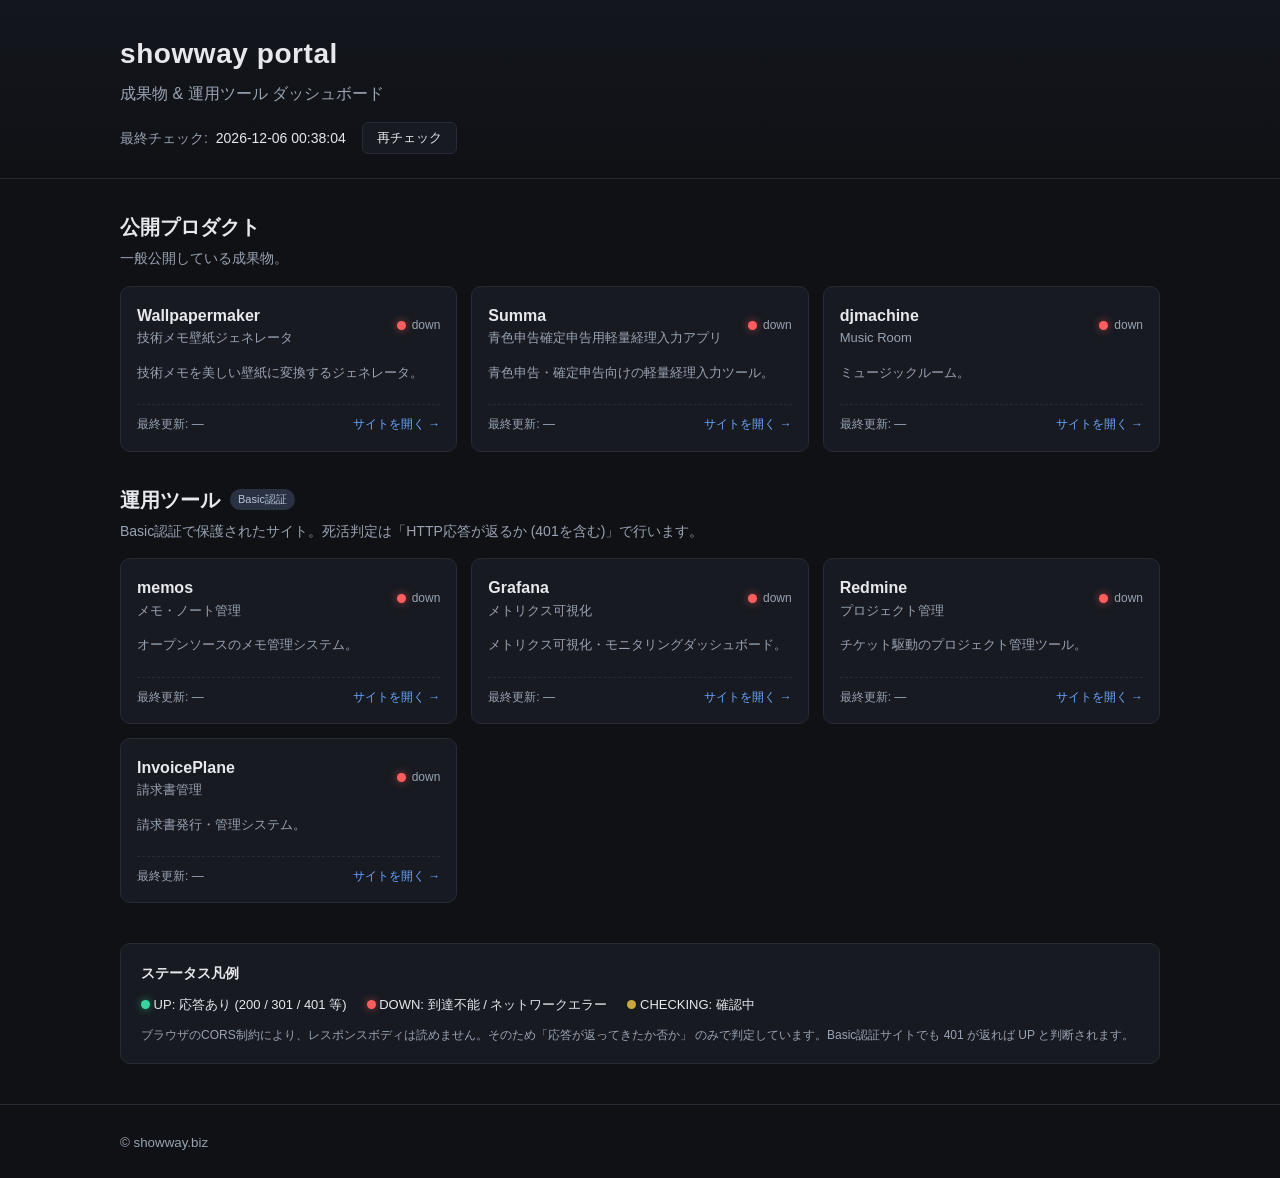
==== index.html @ e7368a7a "feat: 成果物ポータルサイトを追加 公開プロダクトと Basic 認証保護の運用ツールを一覧表示するダッシュボードを作成。 fetch の no-cors モードで死活判定を行い、401 応答 (" ====
<!DOCTYPE html>
<html lang="ja">
<head>
  <meta charset="UTF-8">
  <meta name="viewport" content="width=device-width, initial-scale=1.0">
  <title>showway portal</title>
  <link rel="stylesheet" href="assets/style.css">
</head>
<body>
  <header class="site-header">
    <div class="container">
      <h1>showway portal</h1>
      <p class="tagline">成果物 &amp; 運用ツール ダッシュボード</p>
      <div class="meta">
        <span class="meta-item">
          <span class="label">最終チェック:</span>
          <span id="last-checked">-</span>
        </span>
        <button id="refresh" type="button">再チェック</button>
      </div>
    </div>
  </header>

  <main class="container">
    <section class="group">
      <h2>公開プロダクト</h2>
      <p class="group-desc">一般公開している成果物。</p>
      <div id="cards-public" class="cards"></div>
    </section>

    <section class="group">
      <h2>運用ツール <span class="badge">Basic認証</span></h2>
      <p class="group-desc">
        Basic認証で保護されたサイト。死活判定は「HTTP応答が返るか (401を含む)」で行います。
      </p>
      <div id="cards-private" class="cards"></div>
    </section>

    <section class="legend">
      <h3>ステータス凡例</h3>
      <ul>
        <li><span class="dot dot-up"></span> UP: 応答あり (200 / 301 / 401 等)</li>
        <li><span class="dot dot-down"></span> DOWN: 到達不能 / ネットワークエラー</li>
        <li><span class="dot dot-checking"></span> CHECKING: 確認中</li>
      </ul>
      <p class="note">
        ブラウザのCORS制約により、レスポンスボディは読めません。そのため「応答が返ってきたか否か」
        のみで判定しています。Basic認証サイトでも 401 が返れば UP と判断されます。
      </p>
    </section>
  </main>

  <footer class="site-footer">
    <div class="container">
      <small>&copy; showway.biz</small>
    </div>
  </footer>

  <script src="assets/sites.js"></script>
  <script src="assets/app.js"></script>
</body>
</html>
---- assets/style.css ----
:root {
  --bg: #0f1115;
  --panel: #171a21;
  --panel-hover: #1d212b;
  --border: #262b36;
  --text: #e6e8ee;
  --text-dim: #9aa3b2;
  --accent: #6aa5ff;
  --up: #38d39f;
  --down: #ff5e5e;
  --checking: #c9a93a;
}

* { box-sizing: border-box; }

html, body {
  margin: 0;
  padding: 0;
  background: var(--bg);
  color: var(--text);
  font-family: -apple-system, BlinkMacSystemFont, "Segoe UI", "Hiragino Sans",
    "Noto Sans JP", "Yu Gothic UI", sans-serif;
  line-height: 1.6;
}

a { color: var(--accent); text-decoration: none; }
a:hover { text-decoration: underline; }

.container {
  max-width: 1080px;
  margin: 0 auto;
  padding: 0 20px;
}

.site-header {
  padding: 32px 0 24px;
  border-bottom: 1px solid var(--border);
  background: linear-gradient(180deg, #13161d 0%, var(--bg) 100%);
}
.site-header h1 {
  margin: 0 0 4px;
  font-size: 28px;
  letter-spacing: 0.02em;
}
.tagline {
  margin: 0 0 16px;
  color: var(--text-dim);
}
.meta {
  display: flex;
  align-items: center;
  gap: 16px;
  flex-wrap: wrap;
  font-size: 14px;
}
.meta .label { color: var(--text-dim); margin-right: 4px; }
#refresh {
  background: var(--panel);
  color: var(--text);
  border: 1px solid var(--border);
  border-radius: 6px;
  padding: 6px 14px;
  cursor: pointer;
  font-size: 13px;
}
#refresh:hover { background: var(--panel-hover); }
#refresh:disabled { opacity: 0.5; cursor: wait; }

.group { margin: 32px 0; }
.group h2 {
  margin: 0 0 4px;
  font-size: 20px;
  display: flex;
  align-items: center;
  gap: 10px;
}
.group-desc {
  margin: 0 0 16px;
  color: var(--text-dim);
  font-size: 14px;
}
.badge {
  display: inline-block;
  font-size: 11px;
  background: #2a3142;
  color: #b6c3dc;
  padding: 2px 8px;
  border-radius: 999px;
  font-weight: normal;
}

.cards {
  display: grid;
  grid-template-columns: repeat(auto-fill, minmax(280px, 1fr));
  gap: 14px;
}

.card {
  background: var(--panel);
  border: 1px solid var(--border);
  border-radius: 10px;
  padding: 16px;
  display: flex;
  flex-direction: column;
  gap: 10px;
  transition: background 0.15s, transform 0.15s;
}
.card:hover { background: var(--panel-hover); }

.card-head {
  display: flex;
  align-items: center;
  justify-content: space-between;
  gap: 10px;
}
.card-title {
  font-size: 16px;
  font-weight: 600;
  margin: 0;
}
.card-subtitle {
  color: var(--text-dim);
  font-size: 13px;
  margin: 0;
}
.card-desc {
  font-size: 13px;
  color: var(--text-dim);
  margin: 4px 0 0;
  min-height: 2.4em;
}
.card-foot {
  display: flex;
  justify-content: space-between;
  align-items: center;
  padding-top: 10px;
  border-top: 1px dashed var(--border);
  font-size: 12px;
  color: var(--text-dim);
}
.card-foot a {
  font-size: 12px;
}

.status {
  display: inline-flex;
  align-items: center;
  gap: 6px;
  font-size: 12px;
  color: var(--text-dim);
}
.dot {
  width: 9px;
  height: 9px;
  border-radius: 50%;
  display: inline-block;
  background: var(--text-dim);
}
.dot-up { background: var(--up); box-shadow: 0 0 8px rgba(56, 211, 159, 0.6); }
.dot-down { background: var(--down); box-shadow: 0 0 8px rgba(255, 94, 94, 0.6); }
.dot-checking {
  background: var(--checking);
  animation: pulse 1s infinite ease-in-out;
}
@keyframes pulse {
  0%, 100% { opacity: 0.4; }
  50% { opacity: 1; }
}

.legend {
  margin: 40px 0;
  padding: 18px 20px;
  background: var(--panel);
  border: 1px solid var(--border);
  border-radius: 10px;
  font-size: 13px;
}
.legend h3 { margin: 0 0 10px; font-size: 14px; }
.legend ul {
  list-style: none;
  padding: 0;
  margin: 0 0 10px;
  display: flex;
  gap: 20px;
  flex-wrap: wrap;
}
.legend .note {
  margin: 0;
  color: var(--text-dim);
  font-size: 12px;
}

.site-footer {
  padding: 24px 0;
  border-top: 1px solid var(--border);
  color: var(--text-dim);
  margin-top: 40px;
}

@media (max-width: 600px) {
  .site-header h1 { font-size: 22px; }
  .cards { grid-template-columns: 1fr; }
}
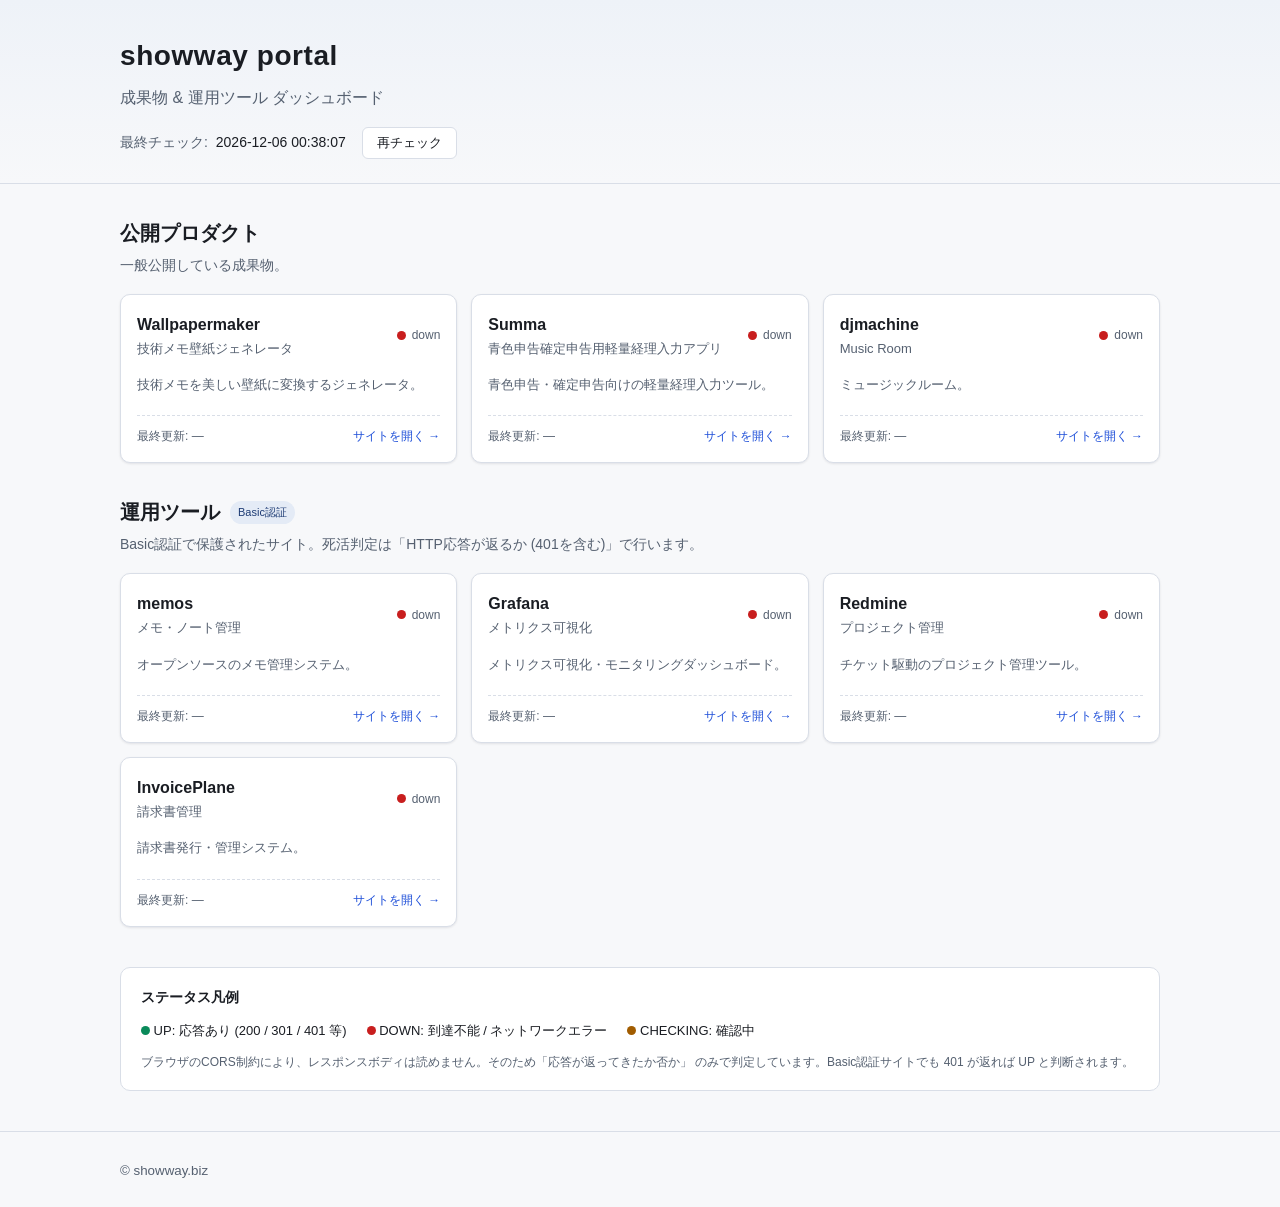
==== commit 09bfccd2: "feat: 道しるべモチーフのファビコンを追加 showway = 道を示す の語感に合わせ、方向板と支柱のシルエットで 構成した SVG ファビコンを追加。アクセント色 #1d4ed8 の角丸四角 " ====
--- a/index.html
+++ b/index.html
@@ -4,6 +4,7 @@
   <meta charset="UTF-8">
   <meta name="viewport" content="width=device-width, initial-scale=1.0">
   <title>showway portal</title>
+  <link rel="icon" type="image/svg+xml" href="favicon.svg">
   <link rel="stylesheet" href="assets/style.css">
 </head>
 <body>
--- a/assets/style.css
+++ b/assets/style.css
@@ -1,14 +1,37 @@
 :root {
-  --bg: #0f1115;
-  --panel: #171a21;
-  --panel-hover: #1d212b;
-  --border: #262b36;
-  --text: #e6e8ee;
-  --text-dim: #9aa3b2;
-  --accent: #6aa5ff;
-  --up: #38d39f;
-  --down: #ff5e5e;
-  --checking: #c9a93a;
+  --bg: #f7f8fa;
+  --panel: #ffffff;
+  --panel-hover: #eef1f6;
+  --border: #d9dee7;
+  --text: #1a1d23;
+  --text-dim: #556070;
+  --accent: #1d4ed8;
+  --up: #0a8a5a;
+  --down: #c81e1e;
+  --checking: #a15c00;
+  --header-grad-top: #eef2f8;
+  --badge-bg: #e4ebf6;
+  --badge-fg: #1d3b74;
+  --shadow: 0 1px 2px rgba(16, 24, 40, 0.04), 0 1px 3px rgba(16, 24, 40, 0.06);
+}
+
+@media (prefers-color-scheme: dark) {
+  :root {
+    --bg: #0f1115;
+    --panel: #171a21;
+    --panel-hover: #1d212b;
+    --border: #262b36;
+    --text: #e6e8ee;
+    --text-dim: #9aa3b2;
+    --accent: #6aa5ff;
+    --up: #38d39f;
+    --down: #ff5e5e;
+    --checking: #c9a93a;
+    --header-grad-top: #13161d;
+    --badge-bg: #2a3142;
+    --badge-fg: #b6c3dc;
+    --shadow: none;
+  }
 }
 
 * { box-sizing: border-box; }
@@ -20,7 +43,9 @@
   color: var(--text);
   font-family: -apple-system, BlinkMacSystemFont, "Segoe UI", "Hiragino Sans",
     "Noto Sans JP", "Yu Gothic UI", sans-serif;
-  line-height: 1.6;
+  font-size: 16px;
+  line-height: 1.7;
+  -webkit-font-smoothing: antialiased;
 }
 
 a { color: var(--accent); text-decoration: none; }
@@ -35,7 +60,7 @@
 .site-header {
   padding: 32px 0 24px;
   border-bottom: 1px solid var(--border);
-  background: linear-gradient(180deg, #13161d 0%, var(--bg) 100%);
+  background: linear-gradient(180deg, var(--header-grad-top) 0%, var(--bg) 100%);
 }
 .site-header h1 {
   margin: 0 0 4px;
@@ -82,8 +107,8 @@
 .badge {
   display: inline-block;
   font-size: 11px;
-  background: #2a3142;
-  color: #b6c3dc;
+  background: var(--badge-bg);
+  color: var(--badge-fg);
   padding: 2px 8px;
   border-radius: 999px;
   font-weight: normal;
@@ -103,7 +128,8 @@
   display: flex;
   flex-direction: column;
   gap: 10px;
-  transition: background 0.15s, transform 0.15s;
+  box-shadow: var(--shadow);
+  transition: background 0.15s, transform 0.15s, box-shadow 0.15s;
 }
 .card:hover { background: var(--panel-hover); }
 
@@ -156,8 +182,8 @@
   display: inline-block;
   background: var(--text-dim);
 }
-.dot-up { background: var(--up); box-shadow: 0 0 8px rgba(56, 211, 159, 0.6); }
-.dot-down { background: var(--down); box-shadow: 0 0 8px rgba(255, 94, 94, 0.6); }
+.dot-up { background: var(--up); }
+.dot-down { background: var(--down); }
 .dot-checking {
   background: var(--checking);
   animation: pulse 1s infinite ease-in-out;
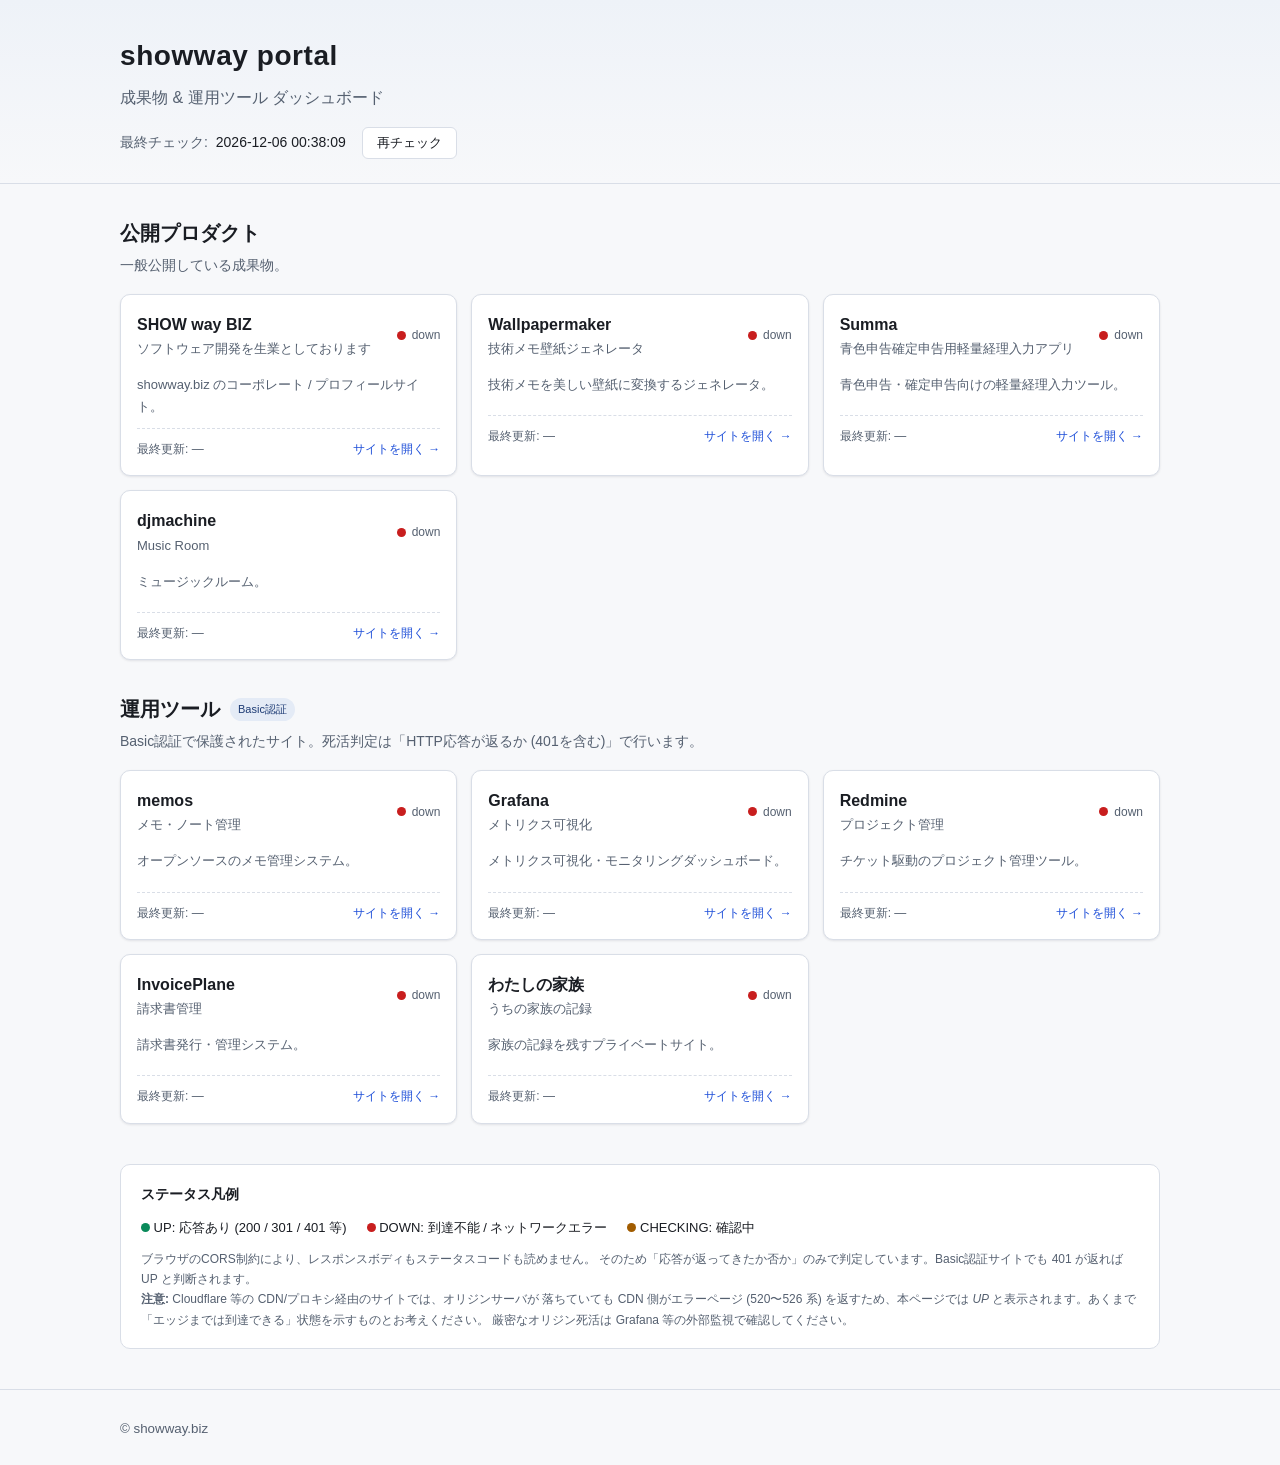
==== commit 75a424f2: "feat: サイト追加と CDN 経由時の判定限界を凡例に明記 - 公開: SHOW way BIZ (www.showway.biz) を追加 - 運用ツール: わたしの家族 (mf.showway" ====
--- a/index.html
+++ b/index.html
@@ -45,8 +45,15 @@
         <li><span class="dot dot-checking"></span> CHECKING: 確認中</li>
       </ul>
       <p class="note">
-        ブラウザのCORS制約により、レスポンスボディは読めません。そのため「応答が返ってきたか否か」
-        のみで判定しています。Basic認証サイトでも 401 が返れば UP と判断されます。
+        ブラウザのCORS制約により、レスポンスボディもステータスコードも読めません。
+        そのため「応答が返ってきたか否か」のみで判定しています。Basic認証サイトでも
+        401 が返れば UP と判断されます。
+      </p>
+      <p class="note">
+        <strong>注意:</strong> Cloudflare 等の CDN/プロキシ経由のサイトでは、オリジンサーバが
+        落ちていても CDN 側がエラーページ (520〜526 系) を返すため、本ページでは <em>UP</em>
+        と表示されます。あくまで「エッジまでは到達できる」状態を示すものとお考えください。
+        厳密なオリジン死活は Grafana 等の外部監視で確認してください。
       </p>
     </section>
   </main>
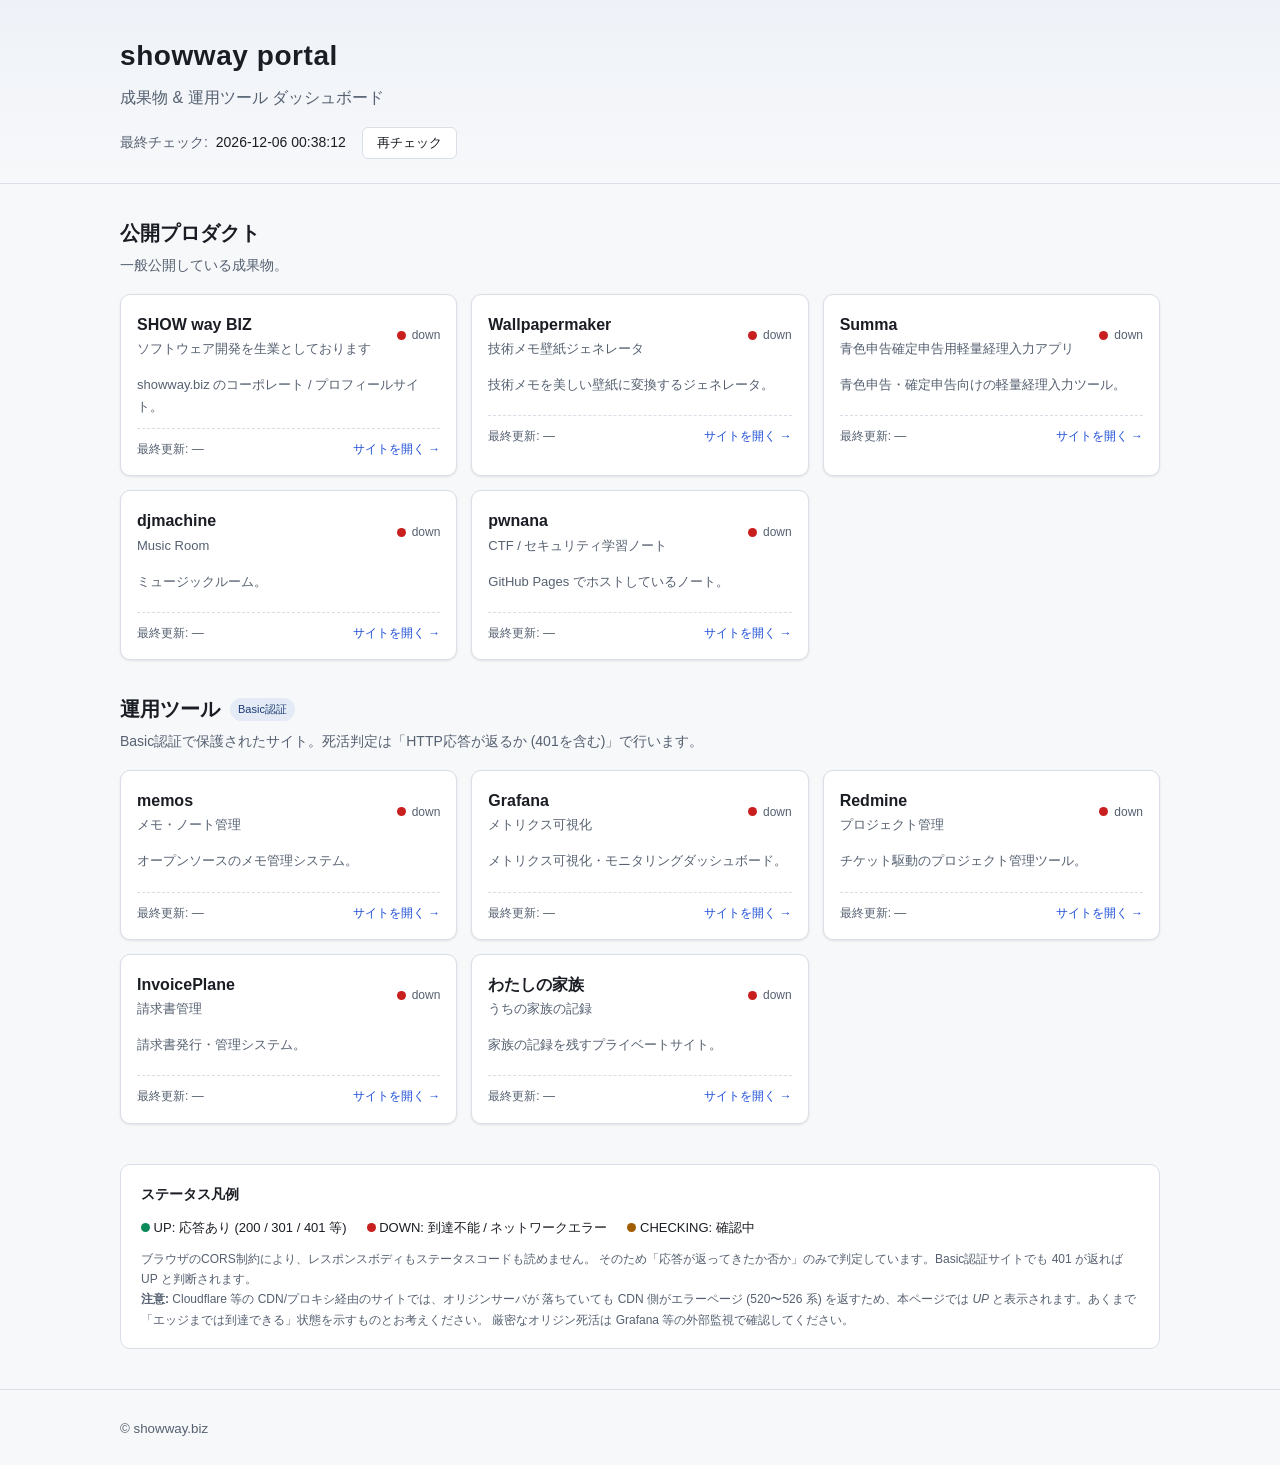
==== commit 55dbb078: "feat: claude.ai/design 由来の --sw-* デザイントークンを導入 claude.ai/design からエクスポートされた showway Design System バンド" ====
--- a/index.html
+++ b/index.html
@@ -5,6 +5,7 @@
   <meta name="viewport" content="width=device-width, initial-scale=1.0">
   <title>showway portal</title>
   <link rel="icon" type="image/svg+xml" href="favicon.svg">
+  <link rel="stylesheet" href="assets/colors_and_type.css">
   <link rel="stylesheet" href="assets/style.css">
 </head>
 <body>
--- a/assets/colors_and_type.css
+++ b/assets/colors_and_type.css
@@ -0,0 +1,128 @@
+/**
+ * showway Design System — Colors & Typography
+ * Source: claude.ai/design 由来のトークン定義
+ *
+ * Usage:
+ *   <link rel="stylesheet" href="assets/colors_and_type.css">
+ *   <link rel="stylesheet" href="assets/style.css">
+ */
+
+/* ─────────────────────────────────────────
+   BASE COLOR TOKENS
+───────────────────────────────────────── */
+:root {
+  /* Backgrounds */
+  --sw-bg:            #f7f8fa;
+  --sw-panel:         #ffffff;
+  --sw-panel-hover:   #eef1f6;
+  --sw-header-top:    #eef2f8;
+
+  /* Borders */
+  --sw-border:        #d9dee7;
+
+  /* Text */
+  --sw-text:          #1a1d23;
+  --sw-text-dim:      #556070;
+
+  /* Accent / Brand */
+  --sw-accent:        #1d4ed8;
+
+  /* Status */
+  --sw-up:            #0a8a5a;
+  --sw-down:          #c81e1e;
+  --sw-checking:      #a15c00;
+
+  /* Badge */
+  --sw-badge-bg:      #e4ebf6;
+  --sw-badge-fg:      #1d3b74;
+
+  /* Shadow */
+  --sw-shadow:        0 1px 2px rgba(16,24,40,0.04), 0 1px 3px rgba(16,24,40,0.06);
+}
+
+@media (prefers-color-scheme: dark) {
+  :root {
+    --sw-bg:           #0f1115;
+    --sw-panel:        #171a21;
+    --sw-panel-hover:  #1d212b;
+    --sw-header-top:   #13161d;
+    --sw-border:       #262b36;
+    --sw-text:         #e6e8ee;
+    --sw-text-dim:     #9aa3b2;
+    --sw-accent:       #6aa5ff;
+    --sw-up:           #38d39f;
+    --sw-down:         #ff5e5e;
+    --sw-checking:     #c9a93a;
+    --sw-badge-bg:     #2a3142;
+    --sw-badge-fg:     #b6c3dc;
+    --sw-shadow:       none;
+  }
+}
+
+/* ─────────────────────────────────────────
+   SEMANTIC COLOR ALIASES
+───────────────────────────────────────── */
+:root {
+  --sw-fg1:           var(--sw-text);
+  --sw-fg2:           var(--sw-text-dim);
+  --sw-surface:       var(--sw-panel);
+  --sw-surface-hover: var(--sw-panel-hover);
+  --sw-link:          var(--sw-accent);
+  --sw-focus:         var(--sw-accent);
+  --sw-status-ok:     var(--sw-up);
+  --sw-status-error:  var(--sw-down);
+  --sw-status-warn:   var(--sw-checking);
+}
+
+/* ─────────────────────────────────────────
+   TYPOGRAPHY TOKENS
+───────────────────────────────────────── */
+:root {
+  /* Font families */
+  --sw-font-sans:
+    -apple-system, BlinkMacSystemFont, "Segoe UI",
+    "Hiragino Sans", "Noto Sans JP", "Yu Gothic UI", sans-serif;
+  --sw-font-mono:
+    "SFMono-Regular", Consolas, "Liberation Mono", Menlo, monospace;
+
+  /* Scale */
+  --sw-text-xs:    12px;
+  --sw-text-sm:    13px;
+  --sw-text-md:    14px;
+  --sw-text-base:  16px;
+  --sw-text-lg:    20px;
+  --sw-text-xl:    22px;
+  --sw-text-2xl:   28px;
+
+  /* Weight */
+  --sw-weight-normal:   400;
+  --sw-weight-semibold: 600;
+  --sw-weight-bold:     700;
+
+  /* Leading */
+  --sw-leading-tight:  1.3;
+  --sw-leading-base:   1.7;
+
+  /* Tracking */
+  --sw-tracking-heading: 0.02em;
+}
+
+/* ─────────────────────────────────────────
+   SPACING & RADIUS TOKENS
+───────────────────────────────────────── */
+:root {
+  --sw-space-1:   4px;
+  --sw-space-2:   8px;
+  --sw-space-3:  10px;
+  --sw-space-4:  14px;
+  --sw-space-5:  16px;
+  --sw-space-6:  20px;
+  --sw-space-7:  24px;
+  --sw-space-8:  32px;
+  --sw-space-9:  40px;
+
+  --sw-radius-sm:   4px;
+  --sw-radius-md:   6px;
+  --sw-radius-lg:  10px;
+  --sw-radius-pill: 999px;
+}
--- a/assets/style.css
+++ b/assets/style.css
@@ -1,191 +1,159 @@
-:root {
-  --bg: #f7f8fa;
-  --panel: #ffffff;
-  --panel-hover: #eef1f6;
-  --border: #d9dee7;
-  --text: #1a1d23;
-  --text-dim: #556070;
-  --accent: #1d4ed8;
-  --up: #0a8a5a;
-  --down: #c81e1e;
-  --checking: #a15c00;
-  --header-grad-top: #eef2f8;
-  --badge-bg: #e4ebf6;
-  --badge-fg: #1d3b74;
-  --shadow: 0 1px 2px rgba(16, 24, 40, 0.04), 0 1px 3px rgba(16, 24, 40, 0.06);
-}
-
-@media (prefers-color-scheme: dark) {
-  :root {
-    --bg: #0f1115;
-    --panel: #171a21;
-    --panel-hover: #1d212b;
-    --border: #262b36;
-    --text: #e6e8ee;
-    --text-dim: #9aa3b2;
-    --accent: #6aa5ff;
-    --up: #38d39f;
-    --down: #ff5e5e;
-    --checking: #c9a93a;
-    --header-grad-top: #13161d;
-    --badge-bg: #2a3142;
-    --badge-fg: #b6c3dc;
-    --shadow: none;
-  }
-}
+/**
+ * showway portal — レイアウト / コンポーネントスタイル
+ * 色・タイポ・スペーシング・角丸トークンは colors_and_type.css の --sw-* を参照する。
+ */
 
 * { box-sizing: border-box; }
 
 html, body {
   margin: 0;
   padding: 0;
-  background: var(--bg);
-  color: var(--text);
-  font-family: -apple-system, BlinkMacSystemFont, "Segoe UI", "Hiragino Sans",
-    "Noto Sans JP", "Yu Gothic UI", sans-serif;
-  font-size: 16px;
-  line-height: 1.7;
+  background: var(--sw-bg);
+  color: var(--sw-text);
+  font-family: var(--sw-font-sans);
+  font-size: var(--sw-text-base);
+  line-height: var(--sw-leading-base);
   -webkit-font-smoothing: antialiased;
 }
 
-a { color: var(--accent); text-decoration: none; }
+a { color: var(--sw-accent); text-decoration: none; }
 a:hover { text-decoration: underline; }
 
 .container {
   max-width: 1080px;
   margin: 0 auto;
-  padding: 0 20px;
+  padding: 0 var(--sw-space-6);
 }
 
 .site-header {
-  padding: 32px 0 24px;
-  border-bottom: 1px solid var(--border);
-  background: linear-gradient(180deg, var(--header-grad-top) 0%, var(--bg) 100%);
+  padding: var(--sw-space-8) 0 var(--sw-space-7);
+  border-bottom: 1px solid var(--sw-border);
+  background: linear-gradient(180deg, var(--sw-header-top) 0%, var(--sw-bg) 100%);
 }
 .site-header h1 {
-  margin: 0 0 4px;
-  font-size: 28px;
-  letter-spacing: 0.02em;
+  margin: 0 0 var(--sw-space-1);
+  font-size: var(--sw-text-2xl);
+  letter-spacing: var(--sw-tracking-heading);
 }
 .tagline {
-  margin: 0 0 16px;
-  color: var(--text-dim);
+  margin: 0 0 var(--sw-space-5);
+  color: var(--sw-text-dim);
 }
 .meta {
   display: flex;
   align-items: center;
-  gap: 16px;
+  gap: var(--sw-space-5);
   flex-wrap: wrap;
-  font-size: 14px;
+  font-size: var(--sw-text-md);
 }
-.meta .label { color: var(--text-dim); margin-right: 4px; }
+.meta .label { color: var(--sw-text-dim); margin-right: var(--sw-space-1); }
 #refresh {
-  background: var(--panel);
-  color: var(--text);
-  border: 1px solid var(--border);
-  border-radius: 6px;
-  padding: 6px 14px;
+  background: var(--sw-panel);
+  color: var(--sw-text);
+  border: 1px solid var(--sw-border);
+  border-radius: var(--sw-radius-md);
+  padding: 6px var(--sw-space-4);
   cursor: pointer;
-  font-size: 13px;
+  font-size: var(--sw-text-sm);
 }
-#refresh:hover { background: var(--panel-hover); }
+#refresh:hover { background: var(--sw-panel-hover); }
 #refresh:disabled { opacity: 0.5; cursor: wait; }
 
-.group { margin: 32px 0; }
+.group { margin: var(--sw-space-8) 0; }
 .group h2 {
-  margin: 0 0 4px;
-  font-size: 20px;
+  margin: 0 0 var(--sw-space-1);
+  font-size: var(--sw-text-lg);
   display: flex;
   align-items: center;
-  gap: 10px;
+  gap: var(--sw-space-3);
 }
 .group-desc {
-  margin: 0 0 16px;
-  color: var(--text-dim);
-  font-size: 14px;
+  margin: 0 0 var(--sw-space-5);
+  color: var(--sw-text-dim);
+  font-size: var(--sw-text-md);
 }
 .badge {
   display: inline-block;
   font-size: 11px;
-  background: var(--badge-bg);
-  color: var(--badge-fg);
-  padding: 2px 8px;
-  border-radius: 999px;
-  font-weight: normal;
+  background: var(--sw-badge-bg);
+  color: var(--sw-badge-fg);
+  padding: 2px var(--sw-space-2);
+  border-radius: var(--sw-radius-pill);
+  font-weight: var(--sw-weight-normal);
 }
 
 .cards {
   display: grid;
   grid-template-columns: repeat(auto-fill, minmax(280px, 1fr));
-  gap: 14px;
+  gap: var(--sw-space-4);
 }
 
 .card {
-  background: var(--panel);
-  border: 1px solid var(--border);
-  border-radius: 10px;
-  padding: 16px;
+  background: var(--sw-panel);
+  border: 1px solid var(--sw-border);
+  border-radius: var(--sw-radius-lg);
+  padding: var(--sw-space-5);
   display: flex;
   flex-direction: column;
-  gap: 10px;
-  box-shadow: var(--shadow);
+  gap: var(--sw-space-3);
+  box-shadow: var(--sw-shadow);
   transition: background 0.15s, transform 0.15s, box-shadow 0.15s;
 }
-.card:hover { background: var(--panel-hover); }
+.card:hover { background: var(--sw-panel-hover); }
 
 .card-head {
   display: flex;
   align-items: center;
   justify-content: space-between;
-  gap: 10px;
+  gap: var(--sw-space-3);
 }
 .card-title {
-  font-size: 16px;
-  font-weight: 600;
+  font-size: var(--sw-text-base);
+  font-weight: var(--sw-weight-semibold);
   margin: 0;
 }
 .card-subtitle {
-  color: var(--text-dim);
-  font-size: 13px;
+  color: var(--sw-text-dim);
+  font-size: var(--sw-text-sm);
   margin: 0;
 }
 .card-desc {
-  font-size: 13px;
-  color: var(--text-dim);
-  margin: 4px 0 0;
+  font-size: var(--sw-text-sm);
+  color: var(--sw-text-dim);
+  margin: var(--sw-space-1) 0 0;
   min-height: 2.4em;
 }
 .card-foot {
   display: flex;
   justify-content: space-between;
   align-items: center;
-  padding-top: 10px;
-  border-top: 1px dashed var(--border);
-  font-size: 12px;
-  color: var(--text-dim);
+  padding-top: var(--sw-space-3);
+  border-top: 1px dashed var(--sw-border);
+  font-size: var(--sw-text-xs);
+  color: var(--sw-text-dim);
 }
 .card-foot a {
-  font-size: 12px;
+  font-size: var(--sw-text-xs);
 }
 
 .status {
   display: inline-flex;
   align-items: center;
   gap: 6px;
-  font-size: 12px;
-  color: var(--text-dim);
+  font-size: var(--sw-text-xs);
+  color: var(--sw-text-dim);
 }
 .dot {
   width: 9px;
   height: 9px;
   border-radius: 50%;
   display: inline-block;
-  background: var(--text-dim);
+  background: var(--sw-text-dim);
 }
-.dot-up { background: var(--up); }
-.dot-down { background: var(--down); }
+.dot-up { background: var(--sw-up); }
+.dot-down { background: var(--sw-down); }
 .dot-checking {
-  background: var(--checking);
+  background: var(--sw-checking);
   animation: pulse 1s infinite ease-in-out;
 }
 @keyframes pulse {
@@ -194,36 +162,36 @@
 }
 
 .legend {
-  margin: 40px 0;
-  padding: 18px 20px;
-  background: var(--panel);
-  border: 1px solid var(--border);
-  border-radius: 10px;
-  font-size: 13px;
+  margin: var(--sw-space-9) 0;
+  padding: 18px var(--sw-space-6);
+  background: var(--sw-panel);
+  border: 1px solid var(--sw-border);
+  border-radius: var(--sw-radius-lg);
+  font-size: var(--sw-text-sm);
 }
-.legend h3 { margin: 0 0 10px; font-size: 14px; }
+.legend h3 { margin: 0 0 var(--sw-space-3); font-size: var(--sw-text-md); }
 .legend ul {
   list-style: none;
   padding: 0;
-  margin: 0 0 10px;
+  margin: 0 0 var(--sw-space-3);
   display: flex;
-  gap: 20px;
+  gap: var(--sw-space-6);
   flex-wrap: wrap;
 }
 .legend .note {
   margin: 0;
-  color: var(--text-dim);
-  font-size: 12px;
+  color: var(--sw-text-dim);
+  font-size: var(--sw-text-xs);
 }
 
 .site-footer {
-  padding: 24px 0;
-  border-top: 1px solid var(--border);
-  color: var(--text-dim);
-  margin-top: 40px;
+  padding: var(--sw-space-7) 0;
+  border-top: 1px solid var(--sw-border);
+  color: var(--sw-text-dim);
+  margin-top: var(--sw-space-9);
 }
 
 @media (max-width: 600px) {
-  .site-header h1 { font-size: 22px; }
+  .site-header h1 { font-size: var(--sw-text-xl); }
   .cards { grid-template-columns: 1fr; }
 }
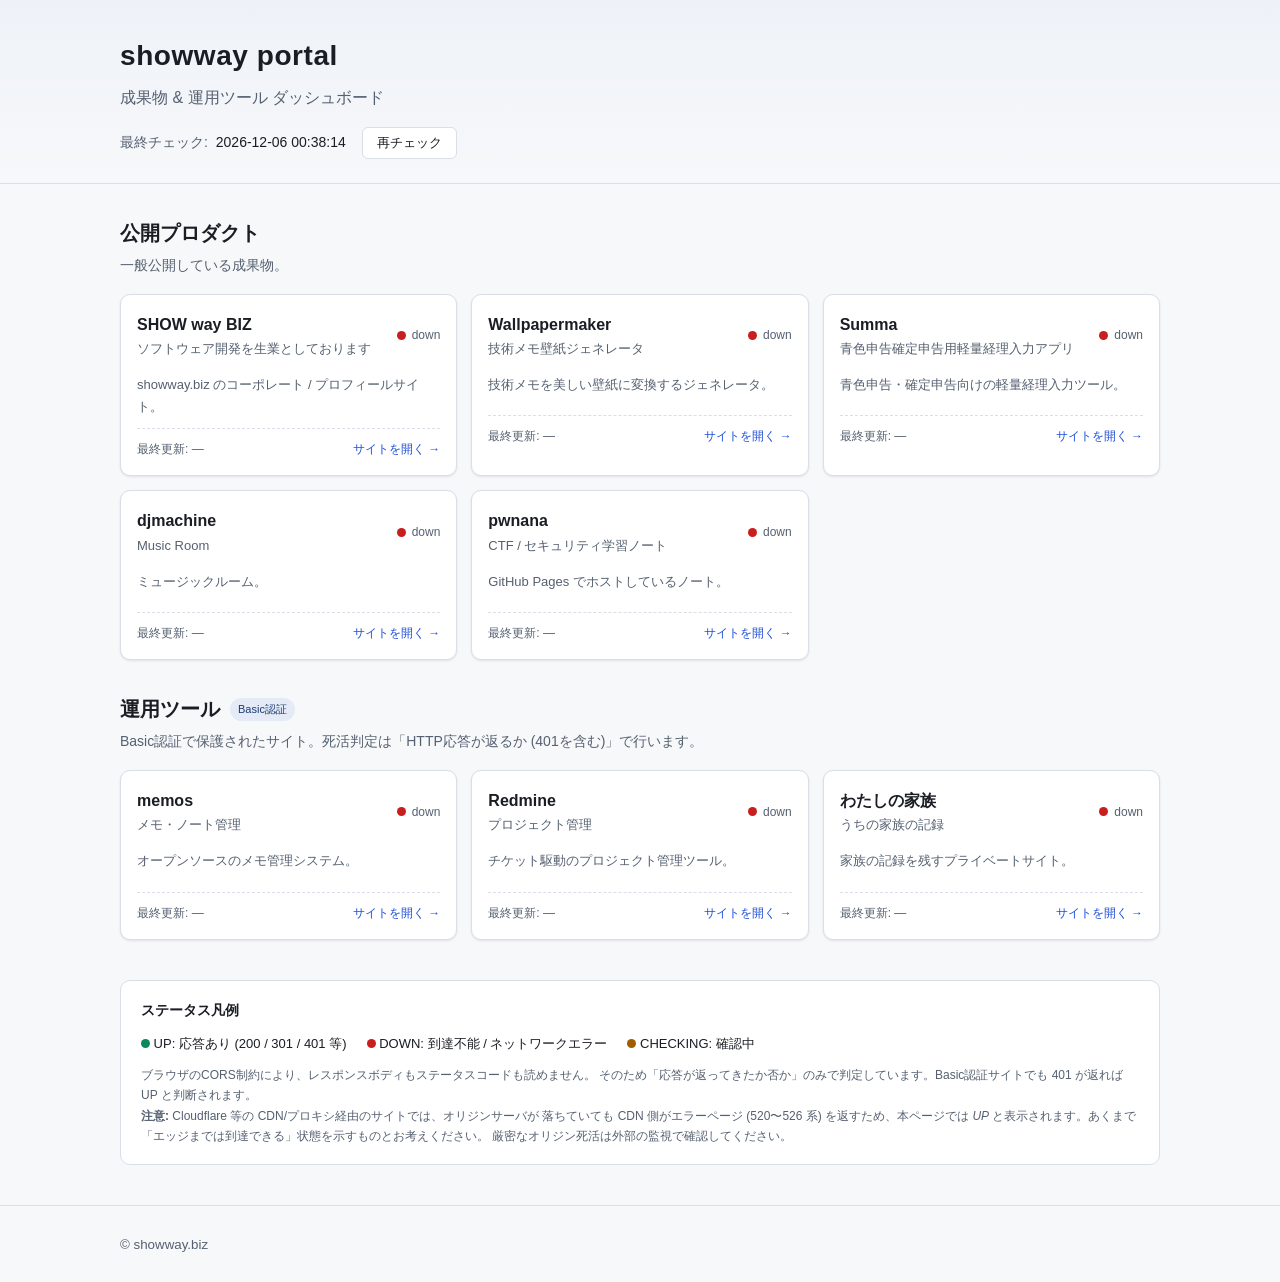
==== commit d0010fa8: "docs: Grafana 関連手順を停止済みの記録として付録へ移動 Co-Authored-By: Claude Opus 5.5 <noreply@anthropic.com>" ====
--- a/index.html
+++ b/index.html
@@ -54,7 +54,7 @@
         <strong>注意:</strong> Cloudflare 等の CDN/プロキシ経由のサイトでは、オリジンサーバが
         落ちていても CDN 側がエラーページ (520〜526 系) を返すため、本ページでは <em>UP</em>
         と表示されます。あくまで「エッジまでは到達できる」状態を示すものとお考えください。
-        厳密なオリジン死活は Grafana 等の外部監視で確認してください。
+        厳密なオリジン死活は外部の監視で確認してください。
       </p>
     </section>
   </main>
